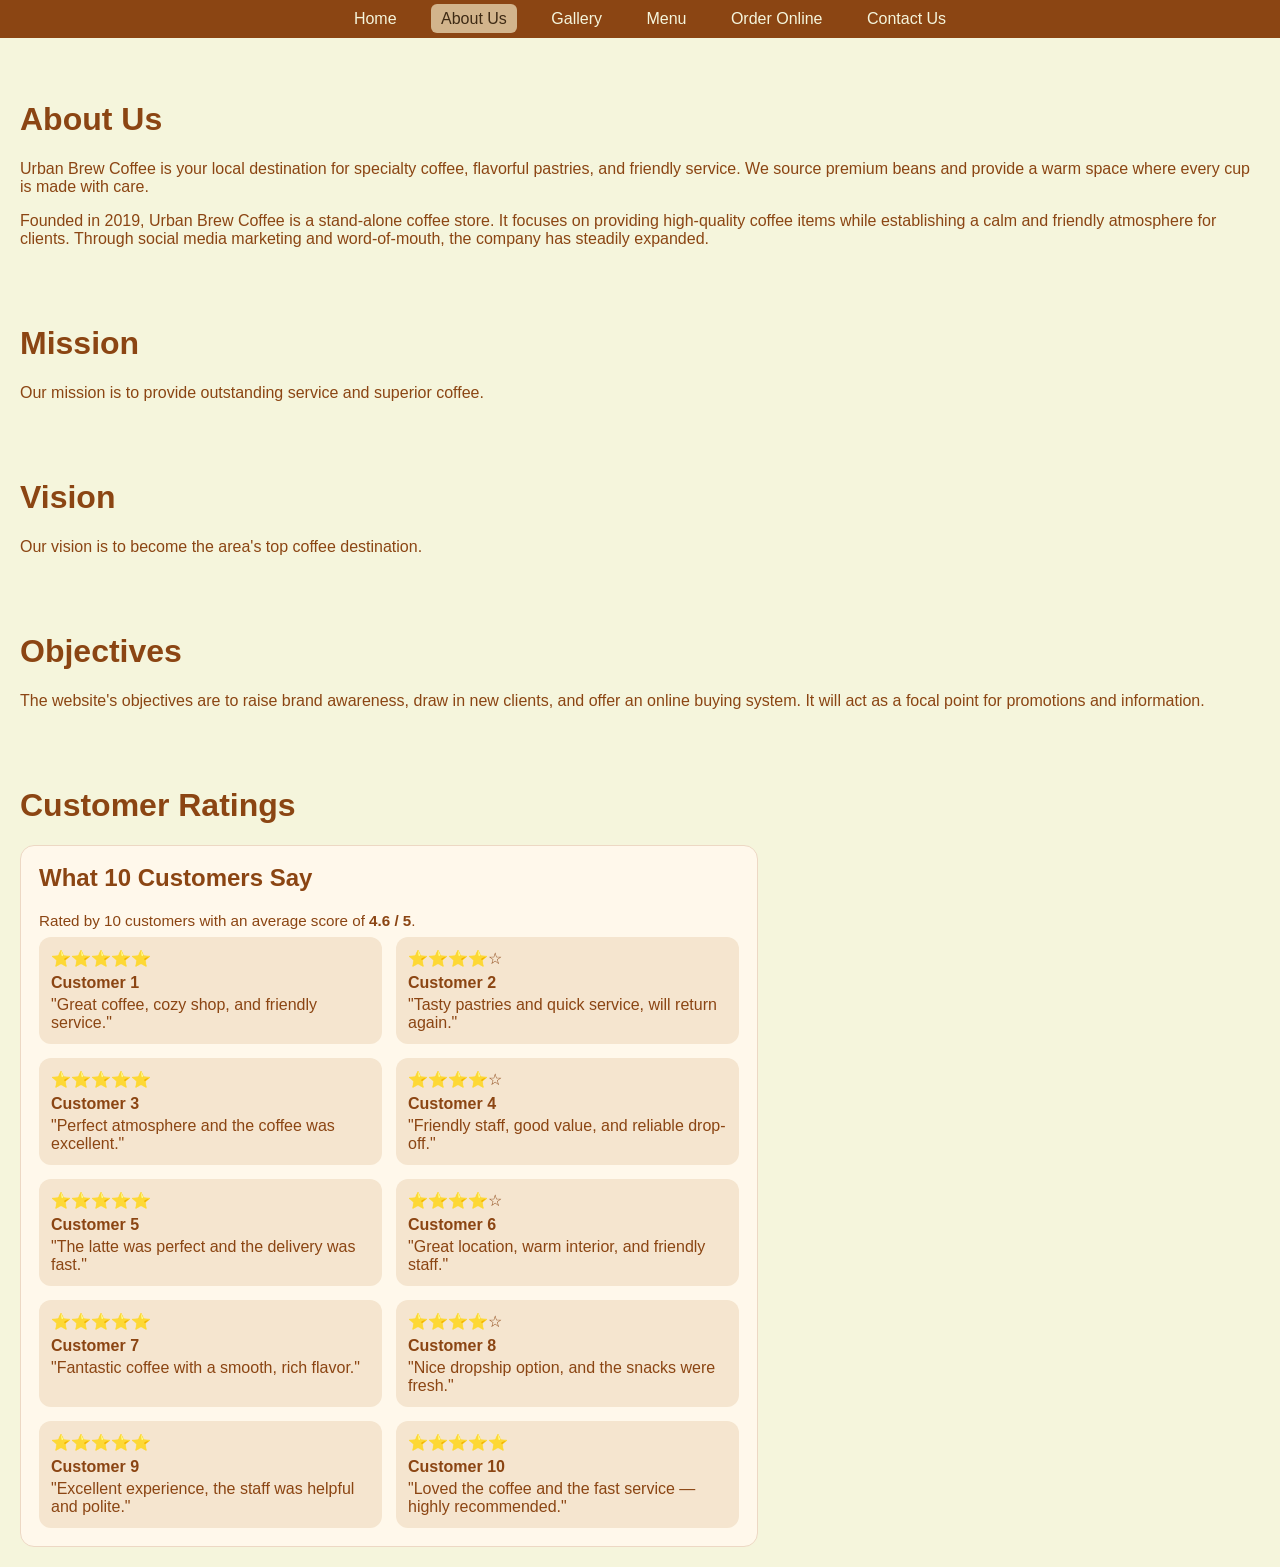
==== Documents/about.html @ d69427b7 "first comment" ====
<!DOCTYPE html>
<html lang="en">
<head>
  <meta charset="UTF-8">
  <meta name="viewport" content="width=device-width, initial-scale=1.0">
  <title>About Us - Urban Brew Coffee</title>
</head>
<body style="background-color: #f5f5dc; color: #8b4513; font-family: Arial, sans-serif; margin: 0; padding-top: 60px;">
  <main style="padding: 20px;">
    <h1>About Us</h1>
    <p>Urban Brew Coffee is your local destination for specialty coffee, flavorful pastries, and friendly service. We source premium beans and provide a warm space where every cup is made with care.</p>
    <p>Founded in 2019, Urban Brew Coffee is a stand-alone coffee store. It focuses on providing high-quality coffee items while establishing a calm and friendly atmosphere for clients. Through social media marketing and word-of-mouth, the company has steadily expanded.</p>
  </main>

  <title>Mission</title>
  <main style="padding: 20px;">
    <h1>Mission</h1>
    <p>Our mission is to provide outstanding service and superior coffee.</p>
  </main>

  <title>Vision</title>
  <main style="padding: 20px;">
    <h1>Vision</h1>
    <p>Our vision is to become the area's top coffee destination.</p>
  </main>

  <title>Objectives</title>
  <main style="padding: 20px;">
    <h1>Objectives</h1>
    <p>The website's objectives are to raise brand awareness, draw in new clients, and offer an online buying system. It will act as a focal point for promotions and information.</p>
  </main>

  <title>Customer Ratings</title>
  <main style="padding: 20px;">
    <h1>Customer Ratings</h1>
    <div style="margin-top: 20px; padding: 18px; background: #fff8eb; border-radius: 14px; border: 1px solid #edd8c4; max-width: 700px;">
      <h2 style="margin-top: 0;">What 10 Customers Say</h2>
      <p style="margin: 0 0 8px; font-size: 0.95rem; color: #8b4513;">Rated by 10 customers with an average score of <strong>4.6 / 5</strong>.</p>
      <div style="display: grid; gap: 14px; grid-template-columns: repeat(auto-fit, minmax(300px, 1fr));">
        <div style="padding: 12px; background: #f5e5cf; border-radius: 12px;">
          <div style="font-size: 1rem; margin-bottom: 6px;">⭐⭐⭐⭐⭐</div>
          <p style="margin: 0; font-weight: 700;">Customer 1</p>
          <p style="margin: 4px 0 0;">"Great coffee, cozy shop, and friendly service."</p>
        </div>
        <div style="padding: 12px; background: #f5e5cf; border-radius: 12px;">
          <div style="font-size: 1rem; margin-bottom: 6px;">⭐⭐⭐⭐☆</div>
          <p style="margin: 0; font-weight: 700;">Customer 2</p>
          <p style="margin: 4px 0 0;">"Tasty pastries and quick service, will return again."</p>
        </div>
        <div style="padding: 12px; background: #f5e5cf; border-radius: 12px;">
          <div style="font-size: 1rem; margin-bottom: 6px;">⭐⭐⭐⭐⭐</div>
          <p style="margin: 0; font-weight: 700;">Customer 3</p>
          <p style="margin: 4px 0 0;">"Perfect atmosphere and the coffee was excellent."</p>
        </div>
        <div style="padding: 12px; background: #f5e5cf; border-radius: 12px;">
          <div style="font-size: 1rem; margin-bottom: 6px;">⭐⭐⭐⭐☆</div>
          <p style="margin: 0; font-weight: 700;">Customer 4</p>
          <p style="margin: 4px 0 0;">"Friendly staff, good value, and reliable drop-off."</p>
        </div>
        <div style="padding: 12px; background: #f5e5cf; border-radius: 12px;">
          <div style="font-size: 1rem; margin-bottom: 6px;">⭐⭐⭐⭐⭐</div>
          <p style="margin: 0; font-weight: 700;">Customer 5</p>
          <p style="margin: 4px 0 0;">"The latte was perfect and the delivery was fast."</p>
        </div>
        <div style="padding: 12px; background: #f5e5cf; border-radius: 12px;">
          <div style="font-size: 1rem; margin-bottom: 6px;">⭐⭐⭐⭐☆</div>
          <p style="margin: 0; font-weight: 700;">Customer 6</p>
          <p style="margin: 4px 0 0;">"Great location, warm interior, and friendly staff."</p>
        </div>
        <div style="padding: 12px; background: #f5e5cf; border-radius: 12px;">
          <div style="font-size: 1rem; margin-bottom: 6px;">⭐⭐⭐⭐⭐</div>
          <p style="margin: 0; font-weight: 700;">Customer 7</p>
          <p style="margin: 4px 0 0;">"Fantastic coffee with a smooth, rich flavor."</p>
        </div>
        <div style="padding: 12px; background: #f5e5cf; border-radius: 12px;">
          <div style="font-size: 1rem; margin-bottom: 6px;">⭐⭐⭐⭐☆</div>
          <p style="margin: 0; font-weight: 700;">Customer 8</p>
          <p style="margin: 4px 0 0;">"Nice dropship option, and the snacks were fresh."</p>
        </div>
        <div style="padding: 12px; background: #f5e5cf; border-radius: 12px;">
          <div style="font-size: 1rem; margin-bottom: 6px;">⭐⭐⭐⭐⭐</div>
          <p style="margin: 0; font-weight: 700;">Customer 9</p>
          <p style="margin: 4px 0 0;">"Excellent experience, the staff was helpful and polite."</p>
        </div>
        <div style="padding: 12px; background: #f5e5cf; border-radius: 12px;">
          <div style="font-size: 1rem; margin-bottom: 6px;">⭐⭐⭐⭐⭐</div>
          <p style="margin: 0; font-weight: 700;">Customer 10</p>
          <p style="margin: 4px 0 0;">"Loved the coffee and the fast service — highly recommended."</p>
        </div>
      </div>
    </div>
  </main>

  <footer style="position: fixed; top: 0; width: 100%; background-color: #8b4513; color: #f5f5dc; text-align: center; padding: 10px;">
    <nav>
      <a href="index.html" style="color: #f5f5dc; margin: 0 10px; text-decoration: none; padding: 6px 10px; border-radius: 6px;">Home</a>
      <a href="about.html" style="background-color: #d2b48c; color: #3e2a14; margin: 0 10px; text-decoration: none; padding: 6px 10px; border-radius: 6px;">About Us</a>
      <a href="gallery.html" style="color: #f5f5dc; margin: 0 10px; text-decoration: none; padding: 6px 10px; border-radius: 6px;">Gallery</a>
      <a href="menu.html" style="color: #f5f5dc; margin: 0 10px; text-decoration: none; padding: 6px 10px; border-radius: 6px;">Menu</a>
      <a href="ordering.html" style="color: #f5f5dc; margin: 0 10px; text-decoration: none; padding: 6px 10px; border-radius: 6px;">Order Online</a>
      <a href="contact.html" style="color: #f5f5dc; margin: 0 10px; text-decoration: none; padding: 6px 10px; border-radius: 6px;">Contact Us</a>
    </nav>
  </footer>
</body>
</html>
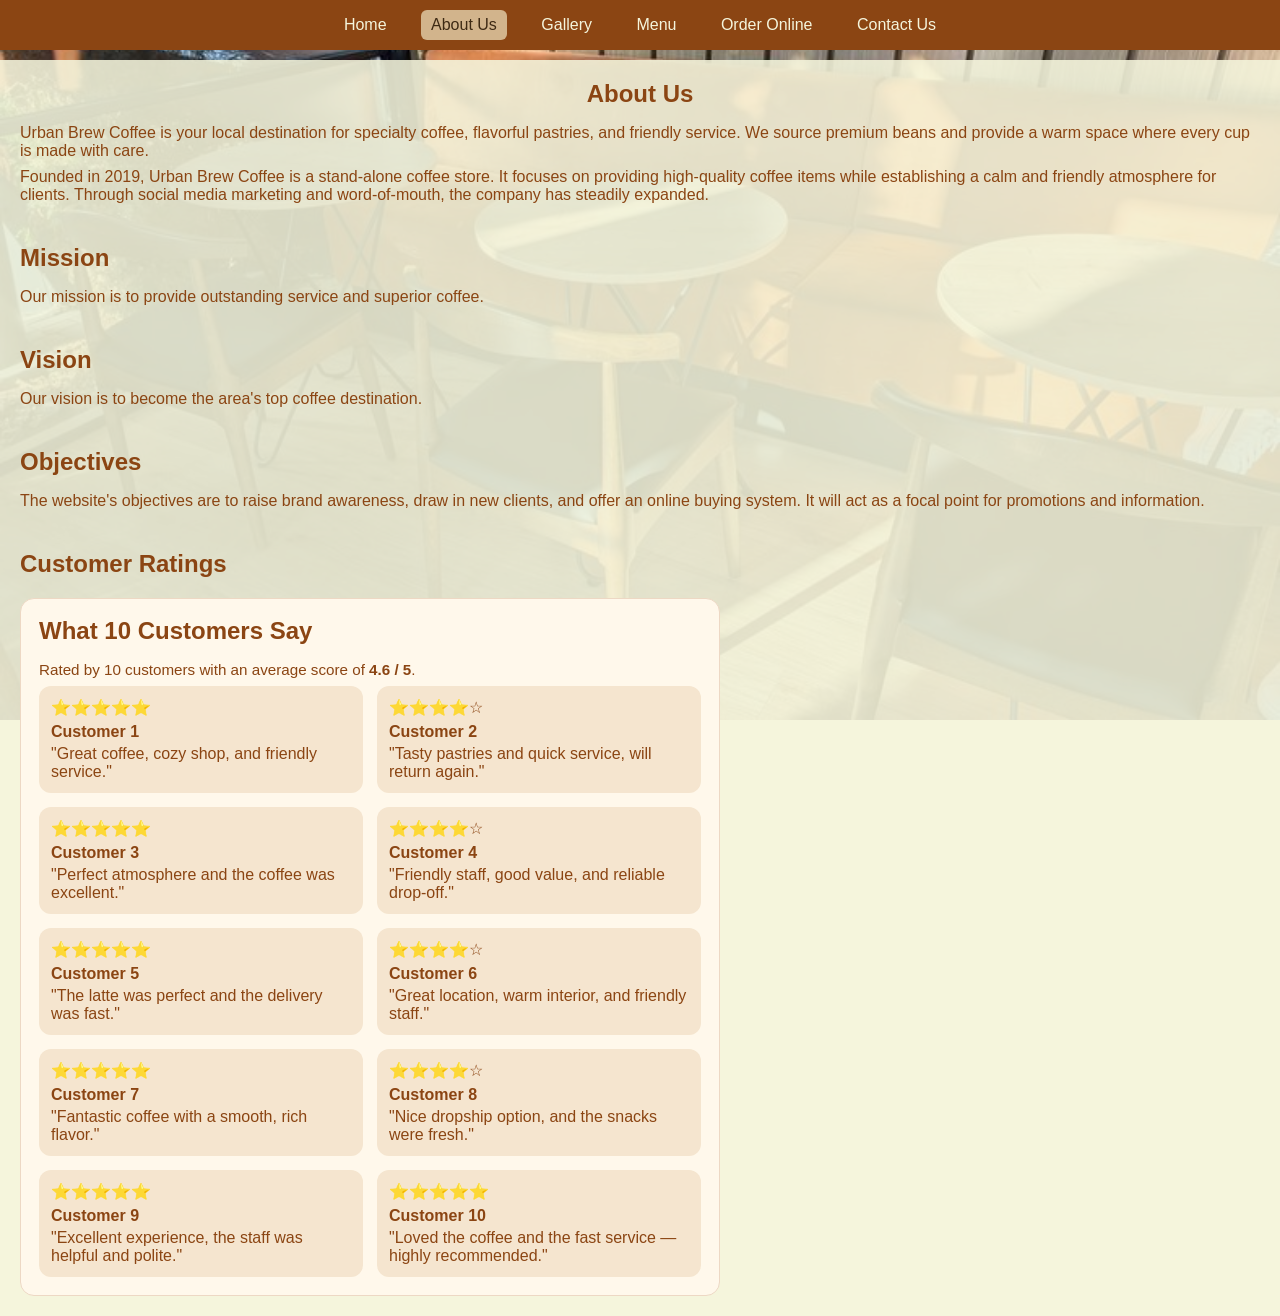
==== commit 073db2a1: "added a style.css and added background images to all my web pages" ====
--- a/Documents/about.html
+++ b/Documents/about.html
@@ -4,102 +4,92 @@
   <meta charset="UTF-8">
   <meta name="viewport" content="width=device-width, initial-scale=1.0">
   <title>About Us - Urban Brew Coffee</title>
+  <link rel="stylesheet" href="../CSS/style.css">
 </head>
-<body style="background-color: #f5f5dc; color: #8b4513; font-family: Arial, sans-serif; margin: 0; padding-top: 60px;">
-  <main style="padding: 20px;">
+<body class="about-page">
+  <main>
     <h1>About Us</h1>
     <p>Urban Brew Coffee is your local destination for specialty coffee, flavorful pastries, and friendly service. We source premium beans and provide a warm space where every cup is made with care.</p>
     <p>Founded in 2019, Urban Brew Coffee is a stand-alone coffee store. It focuses on providing high-quality coffee items while establishing a calm and friendly atmosphere for clients. Through social media marketing and word-of-mouth, the company has steadily expanded.</p>
-  </main>
 
-  <title>Mission</title>
-  <main style="padding: 20px;">
-    <h1>Mission</h1>
+    <h2>Mission</h2>
     <p>Our mission is to provide outstanding service and superior coffee.</p>
-  </main>
 
-  <title>Vision</title>
-  <main style="padding: 20px;">
-    <h1>Vision</h1>
+    <h2>Vision</h2>
     <p>Our vision is to become the area's top coffee destination.</p>
-  </main>
 
-  <title>Objectives</title>
-  <main style="padding: 20px;">
-    <h1>Objectives</h1>
+    <h2>Objectives</h2>
     <p>The website's objectives are to raise brand awareness, draw in new clients, and offer an online buying system. It will act as a focal point for promotions and information.</p>
-  </main>
 
-  <title>Customer Ratings</title>
-  <main style="padding: 20px;">
-    <h1>Customer Ratings</h1>
-    <div style="margin-top: 20px; padding: 18px; background: #fff8eb; border-radius: 14px; border: 1px solid #edd8c4; max-width: 700px;">
+    <h2>Customer Ratings</h2>
+    <div class="ratings-container">
       <h2 style="margin-top: 0;">What 10 Customers Say</h2>
-      <p style="margin: 0 0 8px; font-size: 0.95rem; color: #8b4513;">Rated by 10 customers with an average score of <strong>4.6 / 5</strong>.</p>
-      <div style="display: grid; gap: 14px; grid-template-columns: repeat(auto-fit, minmax(300px, 1fr));">
-        <div style="padding: 12px; background: #f5e5cf; border-radius: 12px;">
-          <div style="font-size: 1rem; margin-bottom: 6px;">⭐⭐⭐⭐⭐</div>
-          <p style="margin: 0; font-weight: 700;">Customer 1</p>
-          <p style="margin: 4px 0 0;">"Great coffee, cozy shop, and friendly service."</p>
+      <p class="ratings-summary">Rated by 10 customers with an average score of <strong>4.6 / 5</strong>.</p>
+      <div class="ratings-grid">
+        <div class="rating-card">
+          <div class="rating-stars">⭐⭐⭐⭐⭐</div>
+          <p>Customer 1</p>
+          <p>"Great coffee, cozy shop, and friendly service."</p>
         </div>
-        <div style="padding: 12px; background: #f5e5cf; border-radius: 12px;">
-          <div style="font-size: 1rem; margin-bottom: 6px;">⭐⭐⭐⭐☆</div>
-          <p style="margin: 0; font-weight: 700;">Customer 2</p>
-          <p style="margin: 4px 0 0;">"Tasty pastries and quick service, will return again."</p>
+        <div class="rating-card">
+          <div class="rating-stars">⭐⭐⭐⭐☆</div>
+          <p>Customer 2</p>
+          <p>"Tasty pastries and quick service, will return again."</p>
         </div>
-        <div style="padding: 12px; background: #f5e5cf; border-radius: 12px;">
-          <div style="font-size: 1rem; margin-bottom: 6px;">⭐⭐⭐⭐⭐</div>
-          <p style="margin: 0; font-weight: 700;">Customer 3</p>
-          <p style="margin: 4px 0 0;">"Perfect atmosphere and the coffee was excellent."</p>
+        <div class="rating-card">
+          <div class="rating-stars">⭐⭐⭐⭐⭐</div>
+          <p>Customer 3</p>
+          <p>"Perfect atmosphere and the coffee was excellent."</p>
         </div>
-        <div style="padding: 12px; background: #f5e5cf; border-radius: 12px;">
-          <div style="font-size: 1rem; margin-bottom: 6px;">⭐⭐⭐⭐☆</div>
-          <p style="margin: 0; font-weight: 700;">Customer 4</p>
-          <p style="margin: 4px 0 0;">"Friendly staff, good value, and reliable drop-off."</p>
+        <div class="rating-card">
+          <div class="rating-stars">⭐⭐⭐⭐☆</div>
+          <p>Customer 4</p>
+          <p>"Friendly staff, good value, and reliable drop-off."</p>
         </div>
-        <div style="padding: 12px; background: #f5e5cf; border-radius: 12px;">
-          <div style="font-size: 1rem; margin-bottom: 6px;">⭐⭐⭐⭐⭐</div>
-          <p style="margin: 0; font-weight: 700;">Customer 5</p>
-          <p style="margin: 4px 0 0;">"The latte was perfect and the delivery was fast."</p>
+        <div class="rating-card">
+          <div class="rating-stars">⭐⭐⭐⭐⭐</div>
+          <p>Customer 5</p>
+          <p>"The latte was perfect and the delivery was fast."</p>
         </div>
-        <div style="padding: 12px; background: #f5e5cf; border-radius: 12px;">
-          <div style="font-size: 1rem; margin-bottom: 6px;">⭐⭐⭐⭐☆</div>
-          <p style="margin: 0; font-weight: 700;">Customer 6</p>
-          <p style="margin: 4px 0 0;">"Great location, warm interior, and friendly staff."</p>
+        <div class="rating-card">
+          <div class="rating-stars">⭐⭐⭐⭐☆</div>
+          <p>Customer 6</p>
+          <p>"Great location, warm interior, and friendly staff."</p>
         </div>
-        <div style="padding: 12px; background: #f5e5cf; border-radius: 12px;">
-          <div style="font-size: 1rem; margin-bottom: 6px;">⭐⭐⭐⭐⭐</div>
-          <p style="margin: 0; font-weight: 700;">Customer 7</p>
-          <p style="margin: 4px 0 0;">"Fantastic coffee with a smooth, rich flavor."</p>
+        <div class="rating-card">
+          <div class="rating-stars">⭐⭐⭐⭐⭐</div>
+          <p>Customer 7</p>
+          <p>"Fantastic coffee with a smooth, rich flavor."</p>
         </div>
-        <div style="padding: 12px; background: #f5e5cf; border-radius: 12px;">
-          <div style="font-size: 1rem; margin-bottom: 6px;">⭐⭐⭐⭐☆</div>
-          <p style="margin: 0; font-weight: 700;">Customer 8</p>
-          <p style="margin: 4px 0 0;">"Nice dropship option, and the snacks were fresh."</p>
+        <div class="rating-card">
+          <div class="rating-stars">⭐⭐⭐⭐☆</div>
+          <p>Customer 8</p>
+          <p>"Nice dropship option, and the snacks were fresh."</p>
         </div>
-        <div style="padding: 12px; background: #f5e5cf; border-radius: 12px;">
-          <div style="font-size: 1rem; margin-bottom: 6px;">⭐⭐⭐⭐⭐</div>
-          <p style="margin: 0; font-weight: 700;">Customer 9</p>
-          <p style="margin: 4px 0 0;">"Excellent experience, the staff was helpful and polite."</p>
+        <div class="rating-card">
+          <div class="rating-stars">⭐⭐⭐⭐⭐</div>
+          <p>Customer 9</p>
+          <p>"Excellent experience, the staff was helpful and polite."</p>
         </div>
-        <div style="padding: 12px; background: #f5e5cf; border-radius: 12px;">
-          <div style="font-size: 1rem; margin-bottom: 6px;">⭐⭐⭐⭐⭐</div>
-          <p style="margin: 0; font-weight: 700;">Customer 10</p>
-          <p style="margin: 4px 0 0;">"Loved the coffee and the fast service — highly recommended."</p>
+        <div class="rating-card">
+          <div class="rating-stars">⭐⭐⭐⭐⭐</div>
+          <p>Customer 10</p>
+          <p>"Loved the coffee and the fast service — highly recommended."</p>
         </div>
       </div>
     </div>
   </main>
 
-  <footer style="position: fixed; top: 0; width: 100%; background-color: #8b4513; color: #f5f5dc; text-align: center; padding: 10px;">
+  <footer>
     <nav>
-      <a href="index.html" style="color: #f5f5dc; margin: 0 10px; text-decoration: none; padding: 6px 10px; border-radius: 6px;">Home</a>
-      <a href="about.html" style="background-color: #d2b48c; color: #3e2a14; margin: 0 10px; text-decoration: none; padding: 6px 10px; border-radius: 6px;">About Us</a>
-      <a href="gallery.html" style="color: #f5f5dc; margin: 0 10px; text-decoration: none; padding: 6px 10px; border-radius: 6px;">Gallery</a>
-      <a href="menu.html" style="color: #f5f5dc; margin: 0 10px; text-decoration: none; padding: 6px 10px; border-radius: 6px;">Menu</a>
-      <a href="ordering.html" style="color: #f5f5dc; margin: 0 10px; text-decoration: none; padding: 6px 10px; border-radius: 6px;">Order Online</a>
-      <a href="contact.html" style="color: #f5f5dc; margin: 0 10px; text-decoration: none; padding: 6px 10px; border-radius: 6px;">Contact Us</a>
+      <a href="index.html">Home</a>
+      <a href="about.html" class="active">About Us</a>
+      <a href="gallery.html">Gallery</a>
+      <a href="menu.html">Menu</a>
+      <a href="ordering.html">Order Online</a>
+      <a href="contact.html">Contact Us</a>
     </nav>
   </footer>
 </body>
 </html>
+
--- a/CSS/style.css
+++ b/CSS/style.css
@@ -0,0 +1,515 @@
+/* ===== GLOBAL STYLES ===== */
+* {
+  margin: 0;
+  padding: 0;
+  box-sizing: border-box;
+}
+
+body {
+  background-color: #f5f5dc;
+  color: #8b4513;
+  font-family: Arial, sans-serif;
+  margin: 0;
+  padding-top: 60px;
+}
+
+body.home-page {
+  background-image: url("../Images/Background pic of the Home page.jpeg");
+  background-repeat: no-repeat;
+  background-size: contain;
+  background-position: top center;
+  background-attachment: fixed;
+  background-color: #f5f5dc;
+}
+
+body.about-page {
+  background-image: url("../Images/Background pic of the about us page.jpeg");
+  background-repeat: no-repeat;
+  background-size: contain;
+  background-position: top center;
+  background-attachment: fixed;
+  background-color: #f5f5dc;
+}
+
+body.contact-page {
+  background-image: url("../Images/Background pic of the contact us page.jpeg");
+  background-repeat: no-repeat;
+  background-size: contain;
+  background-position: top center;
+  background-attachment: fixed;
+  background-color: #f5f5dc;
+}
+
+body.menu-page {
+  background-image: url("../Images/Background pic of the menu page.jpeg");
+  background-repeat: no-repeat;
+  background-size: contain;
+  background-position: top center;
+  background-attachment: fixed;
+  background-color: #f5f5dc;
+}
+
+body.gallery-page {
+  background-image: url("../Images/Background pic of the gallery page.jpeg");
+  background-repeat: no-repeat;
+  background-size: contain;
+  background-position: top center;
+  background-attachment: fixed;
+  background-color: #f5f5dc;
+}
+
+body.ordering-page {
+  background-image: url("../Images/Background pic of the order online page.jpeg");
+  background-repeat: no-repeat;
+  background-size: contain;
+  background-position: top center;
+  background-attachment: fixed;
+  background-color: #f5f5dc;
+}
+
+h1, h2, h3 {
+  font-size: 24px;
+}
+
+p {
+  margin: 8px 0;
+}
+
+/* ===== MAIN CONTENT ===== */
+main {
+  padding: 20px;
+  background-color: rgba(245, 245, 220, 0.88);
+  min-height: calc(100vh - 60px);
+}
+
+/* ===== FOOTER NAVIGATION ===== */
+footer {
+  position: fixed;
+  top: 0;
+  width: 100%;
+  background-color: #8b4513;
+  color: #f5f5dc;
+  text-align: center;
+  padding: 10px;
+  z-index: 100;
+}
+
+footer nav a {
+  color: #f5f5dc;
+  margin: 0 10px;
+  text-decoration: none;
+  padding: 6px 10px;
+  border-radius: 6px;
+  display: inline-block;
+  transition: background-color 0.3s ease;
+}
+
+footer nav a:hover {
+  background-color: #d2b48c;
+  color: #3e2a14;
+}
+
+/* ===== PAGE-SPECIFIC ACTIVE STATES ===== */
+/* These should match the active page in each HTML */
+a.active {
+  background-color: #d2b48c;
+  color: #3e2a14;
+}
+
+/* ===== LOGO ===== */
+.logo-container {
+  text-align: center;
+  margin-bottom: 24px;
+}
+
+.logo-container img {
+  width: 180px;
+  max-width: 100%;
+  height: auto;
+  display: inline-block;
+}
+
+/* ===== HEADINGS ===== */
+h1 {
+  text-align: center;
+  margin-bottom: 16px;
+}
+
+h2 {
+  margin-top: 40px;
+  margin-bottom: 16px;
+}
+
+/* ===== SECTIONS ===== */
+.features,
+.visit,
+.customer-ratings {
+  margin-top: 40px;
+}
+
+/* ===== FEATURED CARDS ===== */
+.features-grid {
+  display: flex;
+  gap: 20px;
+  flex-wrap: wrap;
+}
+
+.features-grid article {
+  flex: 1;
+  min-width: 200px;
+  background: #fff8eb;
+  padding: 15px;
+  border-radius: 12px;
+  box-shadow: 0 2px 6px rgba(0, 0, 0, 0.08);
+}
+
+.features-grid article h3 {
+  margin: 0 0 8px 0;
+}
+
+.features-grid article p {
+  margin: 0;
+}
+
+/* ===== VISIT/CONTACT BOXES ===== */
+.visit-box {
+  background: #fff8eb;
+  padding: 15px;
+  border-radius: 12px;
+  box-shadow: 0 2px 6px rgba(0, 0, 0, 0.08);
+}
+
+.visit-box h2 {
+  margin-top: 0;
+}
+
+/* ===== CUSTOMER RATINGS SECTION ===== */
+.ratings-container {
+  margin-top: 20px;
+  padding: 18px;
+  background: #fff8eb;
+  border-radius: 14px;
+  border: 1px solid #edd8c4;
+  max-width: 700px;
+}
+
+.ratings-container h2 {
+  margin-top: 0;
+}
+
+.ratings-summary {
+  margin: 0 0 8px;
+  font-size: 0.95rem;
+  color: #8b4513;
+}
+
+.ratings-grid {
+  display: grid;
+  gap: 14px;
+  grid-template-columns: repeat(auto-fit, minmax(300px, 1fr));
+}
+
+.rating-card {
+  padding: 12px;
+  background: #f5e5cf;
+  border-radius: 12px;
+}
+
+.rating-stars {
+  font-size: 1rem;
+  margin-bottom: 6px;
+}
+
+.rating-card p:first-of-type {
+  margin: 0;
+  font-weight: 700;
+}
+
+.rating-card p:last-of-type {
+  margin: 4px 0 0;
+}
+
+/* ===== GALLERY SECTION ===== */
+.gallery-intro {
+  margin-top: 12px;
+  font-size: 1rem;
+  color: #5a371f;
+}
+
+.gallery-grid {
+  margin: 24px 0;
+  display: flex;
+  gap: 24px;
+  flex-wrap: wrap;
+  justify-content: flex-start;
+  align-items: flex-start;
+}
+
+.gallery-item {
+  width: 100%;
+  max-width: 320px;
+  text-align: left;
+}
+
+.gallery-item img {
+  width: 100%;
+  border-radius: 16px;
+  box-shadow: 0 4px 12px rgba(0, 0, 0, 0.12);
+}
+
+.gallery-item p {
+  margin: 12px 0 0;
+  font-size: 1.1rem;
+  font-weight: bold;
+  color: #5a371f;
+}
+
+.gallery-description-grid {
+  display: grid;
+  grid-template-columns: repeat(auto-fit, minmax(240px, 1fr));
+  gap: 16px;
+  margin-top: 24px;
+}
+
+.gallery-description-grid div {
+  font-size: 1.1rem;
+  line-height: 1.5;
+  color: #5a371f;
+  font-weight: 600;
+}
+
+/* ===== MENU STYLES ===== */
+menu ul {
+  margin: 12px 0;
+  padding-left: 20px;
+}
+
+menu li {
+  margin: 6px 0;
+}
+
+/* ===== ORDERING PAGE STYLES ===== */
+#order-form {
+  position: fixed;
+  top: 60px;
+  width: 100%;
+  background: #fff8eb;
+  padding: 10px;
+  border-bottom: 1px solid #edd8c4;
+  z-index: 10;
+}
+
+.form-row {
+  display: flex;
+  gap: 20px;
+  align-items: center;
+  flex-wrap: wrap;
+}
+
+.form-group {
+  display: flex;
+  align-items: center;
+  gap: 8px;
+}
+
+.form-group label {
+  display: flex;
+  align-items: center;
+  gap: 4px;
+}
+
+.form-group input[type="text"],
+.form-group input[type="tel"] {
+  padding: 5px;
+}
+
+#address-label {
+  display: none;
+}
+
+/* ===== ORDERING ITEMS SECTION ===== */
+.order-section {
+  margin-bottom: 30px;
+}
+
+.order-section h2 {
+  margin-top: 0;
+}
+
+.order-item {
+  display: flex;
+  justify-content: space-between;
+  align-items: center;
+  padding: 14px 0;
+  border-bottom: 1px solid #edd8c4;
+}
+
+.order-item:last-child {
+  border-bottom: none;
+}
+
+.order-item-details h3 {
+  margin: 0;
+  font-size: 1.1rem;
+}
+
+.order-item-details p {
+  margin: 4px 0 0;
+  font-size: 0.95rem;
+}
+
+.order-qty-controls {
+  display: flex;
+  align-items: center;
+  gap: 10px;
+}
+
+.qty-button {
+  background: #8b4513;
+  color: #f5f5dc;
+  border: none;
+  padding: 6px 12px;
+  border-radius: 999px;
+  cursor: pointer;
+  font-weight: bold;
+  transition: background-color 0.2s ease;
+}
+
+.qty-button:hover {
+  background-color: #a0522d;
+}
+
+.qty-display {
+  min-width: 30px;
+  text-align: center;
+  font-weight: bold;
+}
+
+/* ===== ORDER CONTAINER ===== */
+.order-container {
+  background: #fff8eb;
+  padding: 20px;
+  border-radius: 18px;
+  box-shadow: 0 4px 12px rgba(0, 0, 0, 0.08);
+}
+
+/* ===== PRICE SUMMARY ===== */
+.price-summary {
+  background: #f3e5d0;
+  padding: 18px;
+  border-radius: 14px;
+  border: 1px solid #d3b38f;
+  margin-top: 20px;
+}
+
+.price-row {
+  display: flex;
+  justify-content: space-between;
+  margin-bottom: 10px;
+}
+
+.price-row.total {
+  font-weight: 700;
+  font-size: 1.1rem;
+}
+
+#delivery-fee-row {
+  display: none;
+}
+
+/* ===== CHECKOUT BUTTON ===== */
+.checkout-container {
+  margin-top: 25px;
+  text-align: center;
+}
+
+.checkout-btn {
+  background: #8b4513;
+  color: #f5f5dc;
+  border: none;
+  padding: 12px 22px;
+  border-radius: 999px;
+  cursor: pointer;
+  font-weight: 700;
+  font-size: 1rem;
+  transition: background-color 0.3s ease;
+}
+
+.checkout-btn:hover {
+  background-color: #a0522d;
+}
+
+/* ===== TEXT ALIGNMENT ===== */
+.text-center {
+  text-align: center;
+}
+
+/* ===== RESPONSIVE DESIGN ===== */
+@media (max-width: 768px) {
+  body {
+    padding-top: 80px;
+  }
+
+  footer {
+    padding: 8px 5px;
+  }
+
+  footer nav a {
+    margin: 0 5px;
+    padding: 4px 8px;
+    font-size: 0.9rem;
+  }
+
+  .features-grid {
+    gap: 12px;
+  }
+
+  .gallery-grid {
+    gap: 12px;
+  }
+
+  .order-item {
+    flex-direction: column;
+    align-items: flex-start;
+    gap: 10px;
+  }
+
+  .order-qty-controls {
+    align-self: flex-end;
+  }
+}
+
+@media (max-width: 480px) {
+  main {
+    padding: 12px;
+  }
+
+  h1, h2, h3 {
+    font-size: 18px;
+  }
+
+  .features-grid {
+    flex-direction: column;
+  }
+
+  footer nav {
+    display: flex;
+    flex-wrap: wrap;
+    justify-content: center;
+  }
+
+  footer nav a {
+    margin: 2px;
+    padding: 4px 6px;
+    font-size: 0.8rem;
+  }
+
+  #order-form {
+    position: relative;
+    top: 0;
+  }
+
+  .form-row {
+    gap: 10px;
+  }
+}
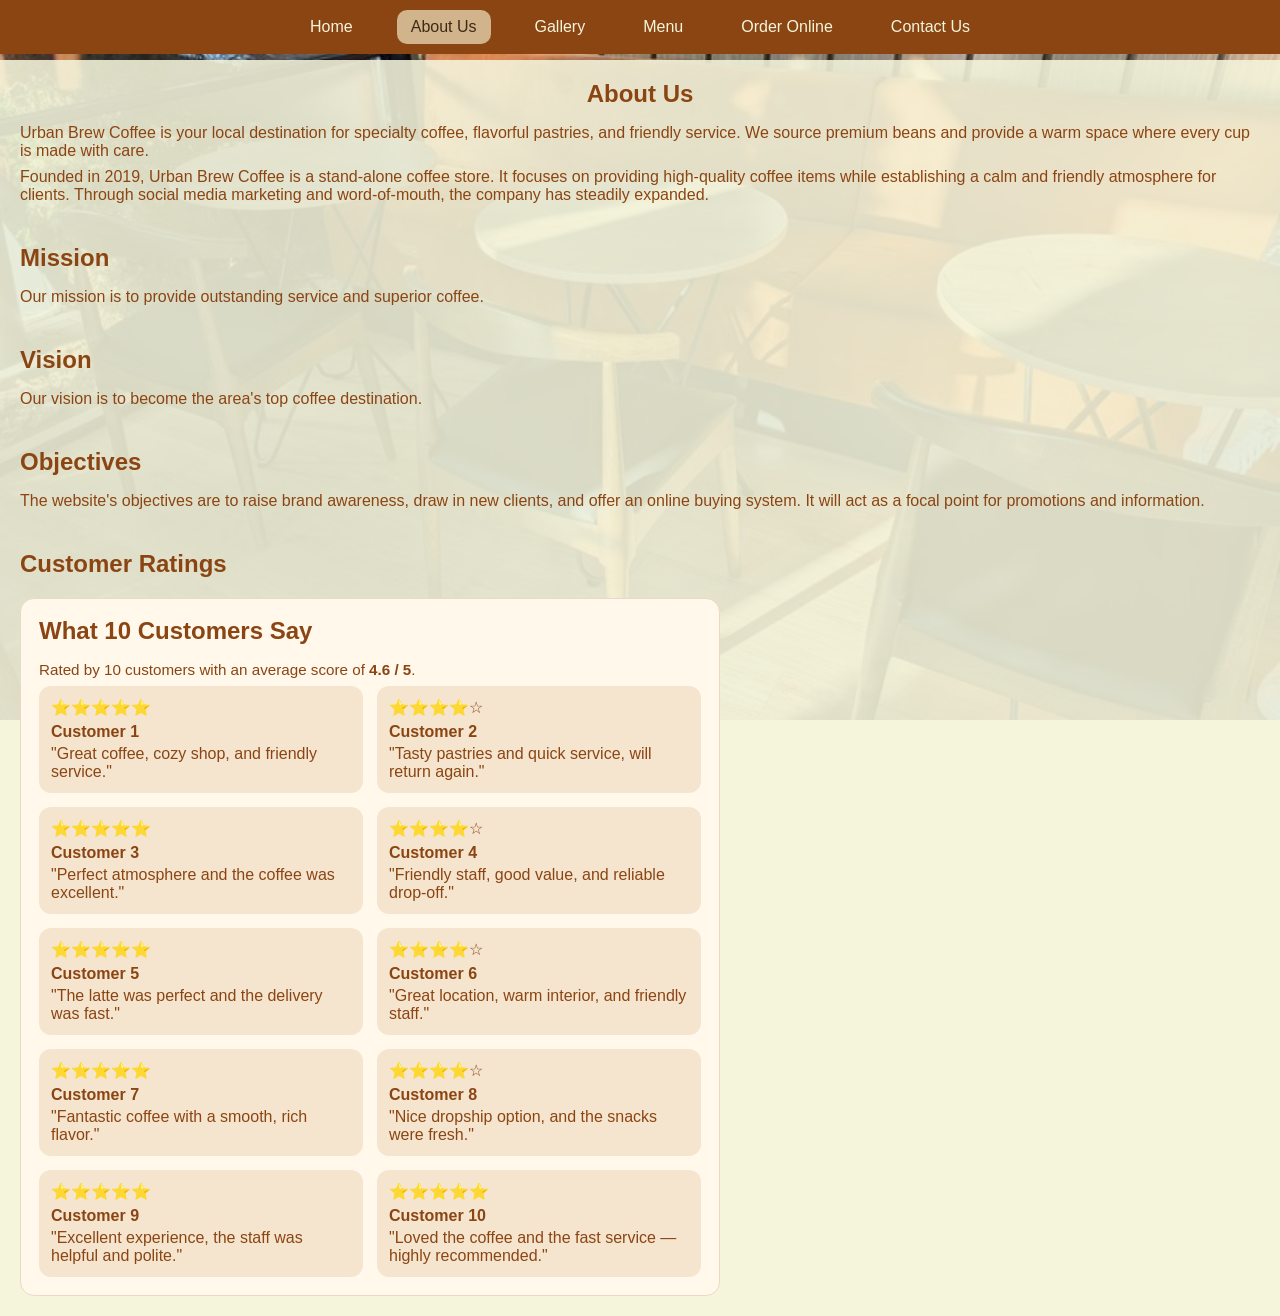
==== commit 3a2f12ed: "added animations to the folders" ====
--- a/Documents/about.html
+++ b/Documents/about.html
@@ -90,6 +90,7 @@
       <a href="contact.html">Contact Us</a>
     </nav>
   </footer>
+  <script src="../Java%20Script/page-transition.js"></script>
 </body>
 </html>
 
--- a/CSS/style.css
+++ b/CSS/style.css
@@ -40,6 +40,91 @@
   background-color: #f5f5dc;
 }
 
+.contact-layout {
+  display: grid;
+  grid-template-columns: 1fr 1fr;
+  gap: 32px;
+  align-items: start;
+  margin-bottom: 32px;
+}
+
+.contact-info {
+  width: 100%;
+  grid-column: 1;
+  grid-row: 1;
+}
+
+.contact-map {
+  width: 100%;
+  grid-column: 1;
+  grid-row: 2;
+  margin-top: 10px;
+}
+
+.contact-form {
+  width: 100%;
+  max-width: none;
+  grid-column: 2;
+  grid-row: 1 / 3;
+  display: flex;
+  flex-direction: column;
+  gap: 16px;
+}
+
+.contact-info {
+  display: flex;
+  flex-direction: column;
+  gap: 18px;
+}
+
+.contact-section {
+  background: rgba(255, 248, 235, 0.9);
+  border: 1px solid #d3b38f;
+  border-radius: 16px;
+  padding: 18px;
+}
+
+.contact-section h2 {
+  margin-top: 0;
+}
+
+.map-link {
+  display: inline-block;
+  margin-top: 10px;
+  padding: 10px 14px;
+  background: #8b4513;
+  color: #f5f5dc;
+  border-radius: 8px;
+  text-decoration: none;
+  transition: background 0.2s ease, transform 0.2s ease;
+}
+
+.map-link:hover {
+  background: #a0522d;
+  transform: translateY(-1px);
+}
+
+@media (max-width: 900px) {
+  .contact-layout {
+    grid-template-columns: 1fr;
+  }
+
+  .contact-info {
+    grid-column: 1;
+    grid-row: 1;
+  }
+
+  .contact-map {
+    grid-column: 1;
+    grid-row: 2;
+  }
+
+  .contact-form {
+    grid-column: 1;
+    grid-row: 3;
+  }
+}
+
 body.menu-page {
   background-image: url("../Images/Background pic of the menu page.jpeg");
   background-repeat: no-repeat;
@@ -94,19 +179,63 @@
   z-index: 100;
 }
 
+footer nav {
+  display: flex;
+  justify-content: center;
+  flex-wrap: wrap;
+  gap: 10px;
+}
+
 footer nav a {
   color: #f5f5dc;
   margin: 0 10px;
   text-decoration: none;
-  padding: 6px 10px;
-  border-radius: 6px;
+  padding: 8px 14px;
+  border-radius: 10px;
   display: inline-block;
-  transition: background-color 0.3s ease;
-}
+  transition: transform 0.25s ease, background-color 0.3s ease, color 0.3s ease, box-shadow 0.3s ease;
+  opacity: 0;
+  transform: translateY(16px);
+  animation: nav-link-entry 0.45s ease forwards;
+}
+
+footer nav a:nth-child(1) { animation-delay: 0.05s; }
+footer nav a:nth-child(2) { animation-delay: 0.12s; }
+footer nav a:nth-child(3) { animation-delay: 0.18s; }
+footer nav a:nth-child(4) { animation-delay: 0.24s; }
+footer nav a:nth-child(5) { animation-delay: 0.30s; }
+footer nav a:nth-child(6) { animation-delay: 0.36s; }
 
 footer nav a:hover {
   background-color: #d2b48c;
   color: #3e2a14;
+  transform: translateY(-2px) scale(1.03);
+  box-shadow: 0 10px 18px rgba(0, 0, 0, 0.12);
+}
+
+@keyframes nav-link-entry {
+  from {
+    opacity: 0;
+    transform: translateY(16px);
+  }
+  to {
+    opacity: 1;
+    transform: translateY(0);
+  }
+}
+
+.page-transition-overlay {
+  position: fixed;
+  inset: 0;
+  background: rgba(43, 20, 7, 0.88);
+  pointer-events: none;
+  opacity: 0;
+  transition: opacity 0.45s ease;
+  z-index: 9999;
+}
+
+.page-transition-overlay.show {
+  opacity: 1;
 }
 
 /* ===== PAGE-SPECIFIC ACTIVE STATES ===== */
@@ -278,6 +407,103 @@
   font-weight: 600;
 }
 
+.gallery-item img {
+  cursor: pointer;
+  transition: transform 0.25s ease;
+}
+
+.gallery-item img:hover {
+  transform: scale(1.04);
+}
+
+.lightbox {
+  position: fixed;
+  inset: 0;
+  background: rgba(0, 0, 0, 0.92);
+  display: none;
+  align-items: center;
+  justify-content: center;
+  padding: 24px;
+  z-index: 1000;
+  overflow: auto;
+}
+
+.lightbox.open {
+  display: flex;
+}
+
+.lightbox-content {
+  position: relative;
+  max-width: 92vw;
+  max-height: 92vh;
+  width: 100%;
+  text-align: center;
+}
+
+.lightbox-content img {
+  width: 100%;
+  height: auto;
+  max-height: 80vh;
+  border-radius: 18px;
+  object-fit: contain;
+  box-shadow: 0 20px 60px rgba(0, 0, 0, 0.5);
+}
+
+.lightbox-caption {
+  margin-top: 14px;
+  color: #f5f5dc;
+  font-size: 1rem;
+  line-height: 1.4;
+}
+
+.lightbox-close,
+.lightbox-nav {
+  position: absolute;
+  background: rgba(0, 0, 0, 0.45);
+  border: none;
+  color: #f5f5dc;
+  width: 46px;
+  height: 46px;
+  border-radius: 50%;
+  cursor: pointer;
+  display: flex;
+  align-items: center;
+  justify-content: center;
+  font-size: 1.8rem;
+  transition: background 0.2s ease;
+}
+
+.lightbox-close:hover,
+.lightbox-nav:hover {
+  background: rgba(0, 0, 0, 0.7);
+}
+
+.lightbox-close {
+  top: 18px;
+  right: 18px;
+}
+
+.lightbox-nav.left {
+  left: 18px;
+  top: 50%;
+  transform: translateY(-50%);
+}
+
+.lightbox-nav.right {
+  right: 18px;
+  top: 50%;
+  transform: translateY(-50%);
+}
+
+@media (max-width: 760px) {
+  .lightbox-close,
+  .lightbox-nav {
+    width: 40px;
+    height: 40px;
+    font-size: 1.4rem;
+  }
+}
+
 /* ===== MENU STYLES ===== */
 menu ul {
   margin: 12px 0;
@@ -325,6 +551,102 @@
 
 #address-label {
   display: none;
+}
+
+/* ===== CONTACT FORM STYLES ===== */
+.card {
+  background: #fff8eb;
+  padding: 24px;
+  border-radius: 18px;
+  border: 1px solid #d3b38f;
+  box-shadow: 0 4px 12px rgba(0, 0, 0, 0.08);
+  margin-top: 24px;
+}
+
+.card h1 {
+  margin-top: 0;
+}
+
+.field {
+  margin-bottom: 18px;
+}
+
+.field label {
+  display: block;
+  margin-bottom: 6px;
+  font-weight: 700;
+  color: #5a371f;
+}
+
+.field input[type="text"],
+.field input[type="password"] {
+  width: 100%;
+  padding: 10px;
+  border-radius: 12px;
+  border: 1px solid #c9b59c;
+  background: #ffffff;
+  color: #5a371f;
+}
+
+.field input.error {
+  border-color: #c0392b;
+  box-shadow: 0 0 0 3px rgba(192, 57, 43, 0.12);
+}
+
+.error-msg {
+  margin-top: 6px;
+  min-height: 18px;
+  font-size: 0.9rem;
+  color: #c0392b;
+  display: none;
+}
+
+.error-msg.show {
+  display: block;
+}
+
+.password-strength {
+  width: 100%;
+  height: 8px;
+  background: #e4dccd;
+  border-radius: 999px;
+  overflow: hidden;
+  margin-top: 6px;
+}
+
+.password-strength-fill {
+  width: 0;
+  height: 100%;
+  background: #d2b48c;
+  transition: width 0.2s ease, background 0.2s ease;
+}
+
+.char-count {
+  font-size: 0.9rem;
+  color: #5a371f;
+  margin-top: 6px;
+}
+
+.hint {
+  margin-top: 6px;
+  font-size: 0.9rem;
+  color: #5a371f;
+}
+
+.card button[type="submit"],
+.card button[type="reset"] {
+  background: #8b4513;
+  color: #f5f5dc;
+  border: none;
+  padding: 12px 20px;
+  border-radius: 999px;
+  cursor: pointer;
+  margin-right: 10px;
+  transition: background-color 0.2s ease;
+}
+
+.card button:hover {
+  background-color: #a0522d;
 }
 
 /* ===== ORDERING ITEMS SECTION ===== */
